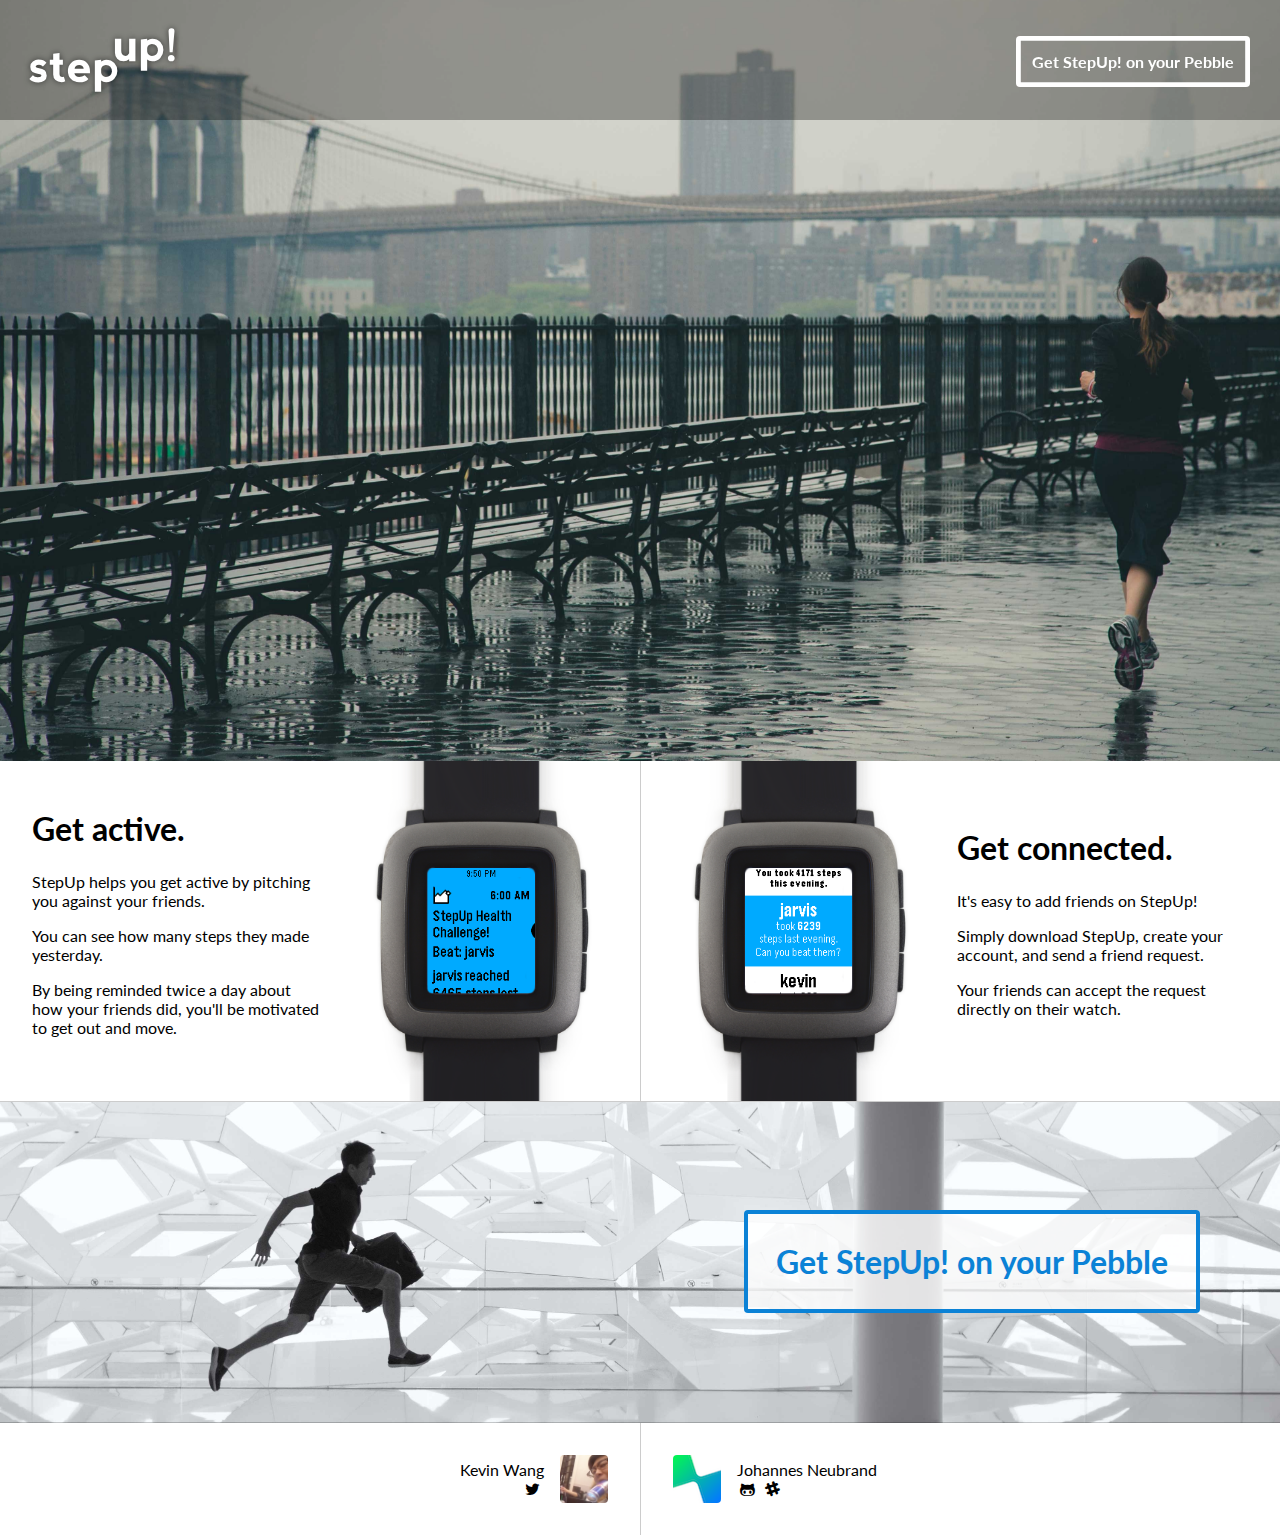
==== index.html @ 1446e2f7 "Add link to application" ====
<!DOCTYPE html>
<html>
    <head>
        <link href='https://fonts.googleapis.com/css?family=Lato:400,700,300,400italic' rel='stylesheet' type='text/css' />
        <link href='https://maxcdn.bootstrapcdn.com/font-awesome/4.5.0/css/font-awesome.min.css' rel='stylesheet' type='text/css' />
        <meta charset="utf-8">
        <meta name="viewport" content="width=550, initial-scale=0.6, user-scalable=no">
        <title>StepUp! for Pebble</title>
        <style media="screen">
            /* HACK: the entirety of CSS. */
            body {
                margin: 0;
                font-family: Lato, Helvetica, sans-serif;
            }
            .big-img {
                height: calc(100vh - 9rem + 10px);
                width: calc(100vw + 10px);
                background-size: cover;
                margin: -5px -5px 0;
            }
            .img-r {
                order: 100;
            }
            .img-l {
                order: 0;
            }
            .product-img {
                height: auto;
                max-height: 697px;
                flex-shrink: 0;
                flex-grow: 0;
                margin-top: -90px;
                margin-bottom: -90px;
                align-self: center;
            }
            @media screen and (max-width: 1300px) {
                .product-img {
                    max-height: 520px;
                }
            }
            @media screen and (max-width: 700px) {
                .product-img {
                    max-height: 350px;
                    flex-shrink: 0;
                    flex-grow: 0;
                    margin-top: -90px;
                    margin-bottom: -90px;
                    align-self: center;
                }
            }
            #person-running {
                background-image: url(person-running-opt.jpg);
                background-position: 100% 50%;
            }
            #person-running-call-to-action {
                background-image: url(person-running-footer-opt.jpg);
                background-position: 50% 50%;
                height: 25vw;
                color: white;
                background-repeat: none;
                background-size: cover;
                display: flex;
                flex-direction: row;
                align-items: center;
                justify-content: flex-end;
            }
            #person-running-call-to-action .humongous-button {
                margin: 0 4rem 0 0;
                background-color: rgba(255, 255, 255, 0.8);
            }
            @media (min-width: 800px) {
                #person-running-call-to-action .humongous-button {
                    font-size: 140%;
                }
            }
            @media (min-width: 1000px) {
                #person-running-call-to-action .humongous-button {
                    font-size: 200%;
                }
            }
            #floating-header, #fakehero-wrapper {
                position: fixed;
                top: 0;
                z-index: 5;
                width: calc(100vw + 20px);
                overflow: hidden;
                display: block;
                height: 120px;
            }
            #floating-header {
                background: rgba(0, 0, 0, 0.3);
            }
            #fakehero-wrapper {
                margin: -5px -5px 0;
                z-index: 4;
                height: 125px;
            }
            #fakehero {
                position: absolute;
                top: 0;
                z-index: 1;
                height: calc(100vh - 9rem + 10px);
                width: calc(100vw + 10px);
                overflow: hidden;
                background: url(person-running-opt.jpg) no-repeat;
                background-position: 100% 50%;
                background-size: cover;
                filter: blur(4px);
                -o-filter: blur(4px);
                -ms-filter: blur(4px);
                -moz-filter: blur(4px);
                -khtml-filter: blur(4px);
                -webkit-filter: blur(4px);
                filter: blur(4px);
                background-color: rgb(96, 127, 130);
            }
            #floating-header #logolink {
                display: inline-block;
                height: 120px;
                width: 12rem;
                margin-left: 6px;
                background-image: url(darkbg.svg);
                background-size: contain;
                background-position: center;
            }
            #floating-header .humongous-button {
                float: right;
                margin: calc(60px - 1rem - 0.5em) 50px 0 0;
            }
            .hero-wrapper {
                overflow: hidden;
            }
            .hero {
                position: relative;
                z-index: 0;
            }
            section:not(.footer) {
                border-bottom: 1px solid rgba(0, 0, 0, 0.2);
            }
            section {
                margin: 0;
                padding: 0 1rem;
                display: flex;
                justify-content: space-between;
                overflow: hidden;
            }
            section:first-of-type {
                background-color: white;
            }
            section article {
                flex-grow: 1;
                align-self: center;
                margin-top: 1rem;
                margin-bottom: 1rem;
            }
            section.centered {
                text-align: center;
            }
            section.centered .humongous-button {
                margin: 2rem auto;
            }
            section.footer {
                text-align: center;
            }
            section > * {
                margin-left: 1rem;
                margin-right: 1rem;
            }
            .humongous-button {
                display: inline-block;
                text-decoration: none;
                box-shadow: inset 0 -4em 2em -10em transparent,
                            inset 0 0 0 0.3em #FFFFFF;
                transition: box-shadow 0.2s, color 0.2s;
                font-family: Lato, Helvetica, sans-serif;
                font-weight: 700;
                color: #FFFFFF;
                margin: 1rem auto;
                padding: 1em;
                border-radius: 4px;
            }
            .humongous-button.blue {
                box-shadow: inset 0 -4em 2em -10em transparent,
                            inset 0 0 0 4px #0B82D6;
                color: #0B82D6;
            }
            .humongous-button:hover,
            .humongous-button:focus,
            .humongous-button:active {
                transition: box-shadow 0.2s, color 0.2s;
                box-shadow: inset 0 -4em 2em 2em #FFFFFF,
                            inset 0 0 0 2em #FFFFFF;
                color: #222222;
            }
            .humongous-button.blue:hover,
            .humongous-button.blue:focus,
            .humongous-button.blue:active {
                box-shadow: inset 0 -4em 2em 2em #0B82D6,
                            inset 0 0 0 2em #0B82D6;
                color: #FFFFFF;
            }
            .humongous-button:active {
                transition: box-shadow 0.2s, color 0.2s;
                box-shadow: inset 0 -5em 2em 2em #CCCCCC,
                            inset 0 0 0 2em #FFFFFF;
            }
            .humongous-button.blue:active {
                box-shadow: inset 0 -5em 2em 2em #36B6FF,
                            inset 0 0 0 2em #0B82D6;
            }
            h2 {
                margin: 0 0 1.5rem;
                font-size: 2rem;
            }
            @media (min-width: 1000px) {
                .lg-flexrow {
                    display: flex;
                    flex-flow: row;
                }
                .lg-flexrow > * {
                    flex-grow: 1;
                    flex-basis: 1px;
                }
                .lg-flexrow section:not(:last-child) {
                    border-right: 1px solid rgba(0, 0, 0, 0.2);
                }
            }
            .footer {
                display: flex;
                flex-direction: row;
            }
            .footer figure {
                display: flex;
                flex-direction: row;
                flex-grow: 1;
                flex-basis: 1px;
                margin: 0;
                padding: 1rem;
                text-align: left;
                align-items: center;
            }
            .footer figure img {
                height: 3rem;
                width: 3rem;
                border-radius: 4px;
                float: left;
                margin: 1rem;
            }
            .footer figure a {
                text-decoration: none;
                color: #000;
                margin: 0 0.2rem;
            }
            .footer figure:first-child img {
                float: right;
            }
            .footer figure:first-child {
                flex-direction: row-reverse;
                text-align: right;
                border-right: 1px solid rgba(0, 0, 0, 0.2);
            }
        </style>
    </head>
    <body>
        <div id="floating-header">
            <a href="#" id="logolink"></a>
            <a href="https://apps.getpebble.com/applications/56ad59219f30b5559400004d" class="humongous-button">
                Get StepUp! on your Pebble
            </a>
        </div>
        <div class="hero-wrapper">
            <div id="person-running" class="hero big-img"></div>
        </div>
        <div id="fakehero-wrapper">
            <div id="fakehero"></div>
        </div>
        <div class="lg-flexrow">
            <section>
                <img class="product-img img-r" src="product-one.png"/>
                <article>
                    <h2>
                        Get active.
                    </h2>
                    <p>
                        StepUp helps you get active by pitching you against your friends.
                    </p>
                    <p>
                        You can see how many steps they made yesterday.
                    </p>
                    <p>
                        By being reminded twice a day about how your friends did, you'll be motivated to get out and move.
                    </p>
                </article>
            </section>
            <section>
                <img class="product-img img-l" src="product-two.png"/>
                <article>
                    <h2>
                        Get connected.
                    </h2>
                    <p>
                        It's easy to add friends on StepUp!
                    </p>
                    <p>
                        Simply download StepUp, create your account, and send a friend request.
                    </p>
                    <p>
                        Your friends can accept the request directly on their watch.
                    </p>
                </article>
            </section>
        </div>
        <section class="centered" id="person-running-call-to-action">
            <a href="https://apps.getpebble.com/applications/56ad59219f30b5559400004d" class="humongous-button blue">
                Get StepUp! on your Pebble
            </a>
        </section>
        <section class="centered footer">
            <figure>
                <img src="kevin.png" />
                <span>
                    Kevin Wang<br/>
                    <a href="https://twitter.com/010010110000110">
                        <i class="fa fa-twitter"></i>
                    </a>
                </span>
            </figure>
            <figure>
                <img src="jneubrand.png" />
                <span>
                    Johannes Neubrand<br/>
                    <a href="https://github.com/jneubrand/">
                        <i class="fa fa-github-alt"></i>
                    </a>
                    <a href="https://pebbledev.slack.com/team/johannesn">
                        <i class="fa fa-slack"></i>
                    </a>
                </span>

            </figure>
        </section>
        <script type='text/javascript'>
            var mobile = /iPhone|iPod|iPad|Android|Windows Phone|Safari/i.test(navigator.userAgent.toLowerCase());
            if (!mobile) {
                function scrollUpdate() {
                    document.getElementById('fakehero').style.top = -window.scrollY + 'px';
                }
                window.addEventListener('scroll', scrollUpdate);
                scrollUpdate();
            } else {
                var fakehero = document.getElementById('fakehero');
                fakehero.parentNode.removeChild(fakehero);
            }
        </script>
    </body>
</html>
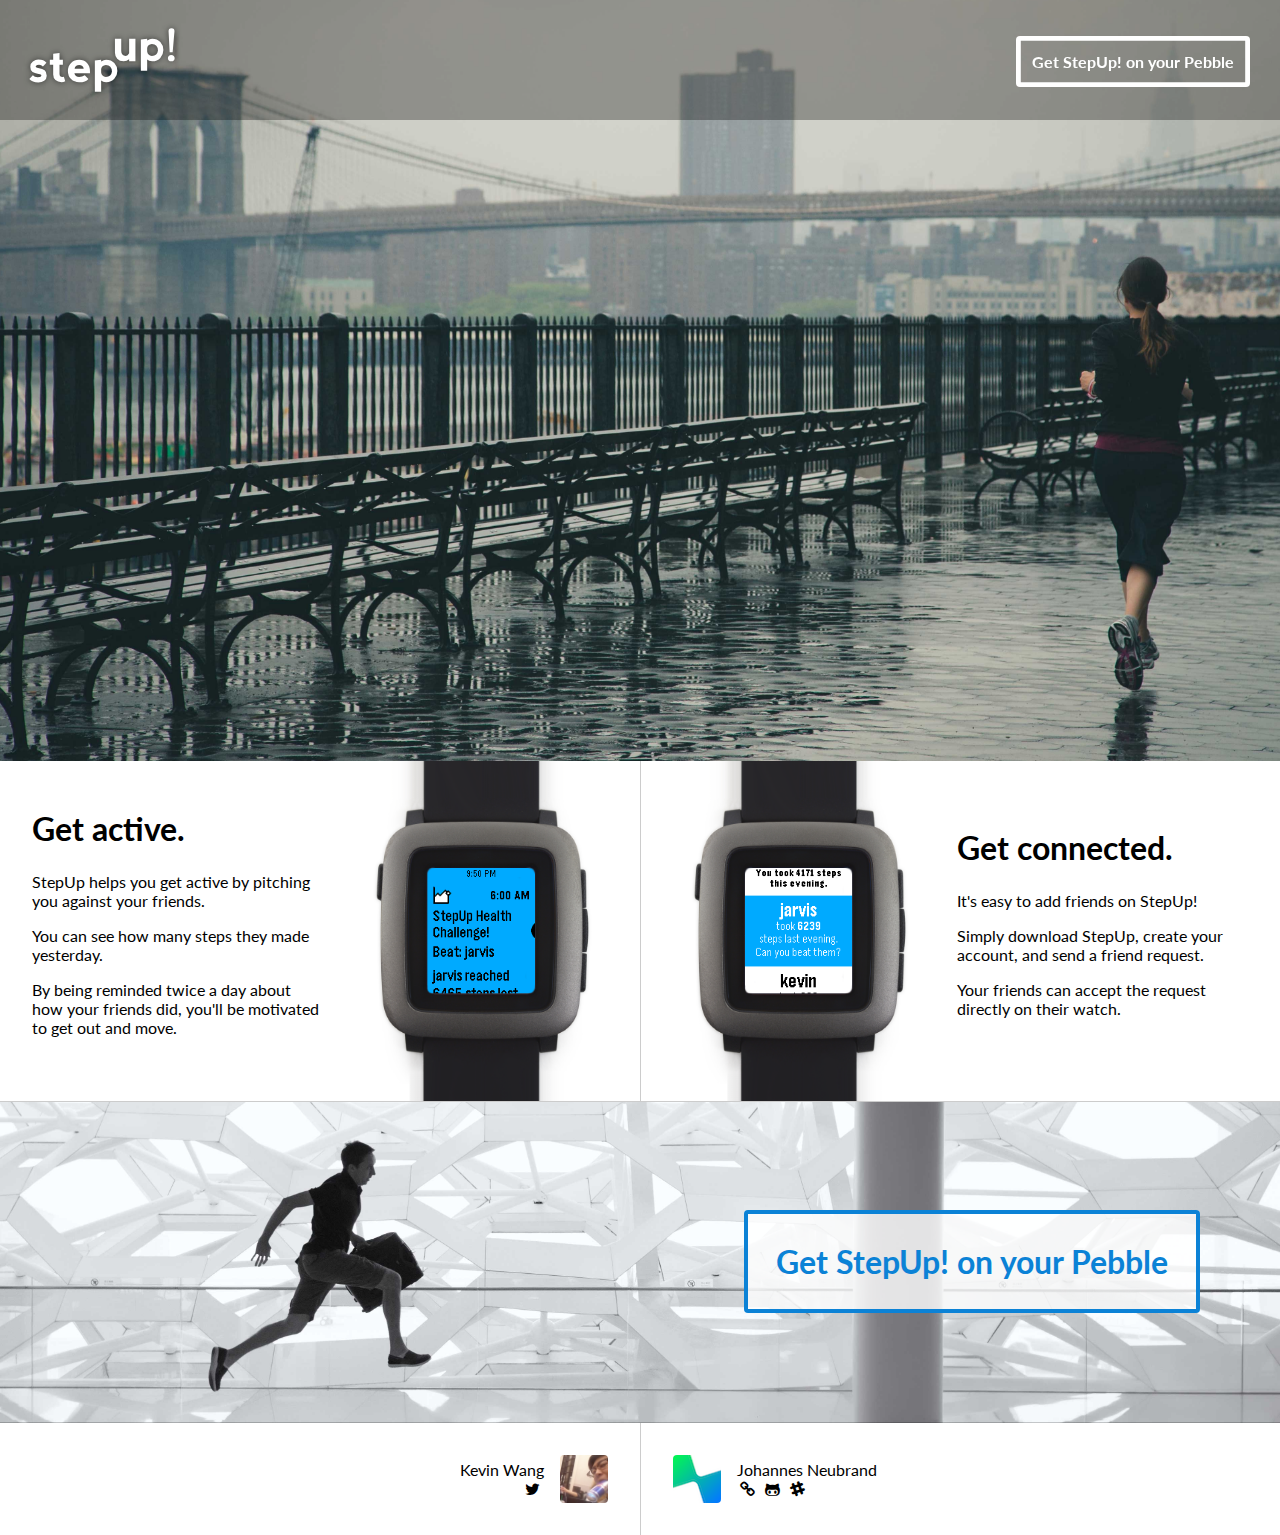
==== commit 7e6d62e5: "add link to jneubrand.github.io" ====
--- a/index.html
+++ b/index.html
@@ -329,6 +329,9 @@
                 <img src="jneubrand.png" />
                 <span>
                     Johannes Neubrand<br/>
+                    <a href="https://jneubrand.github.io/">
+                        <i class="fa fa-link"></i>
+                    </a>
                     <a href="https://github.com/jneubrand/">
                         <i class="fa fa-github-alt"></i>
                     </a>
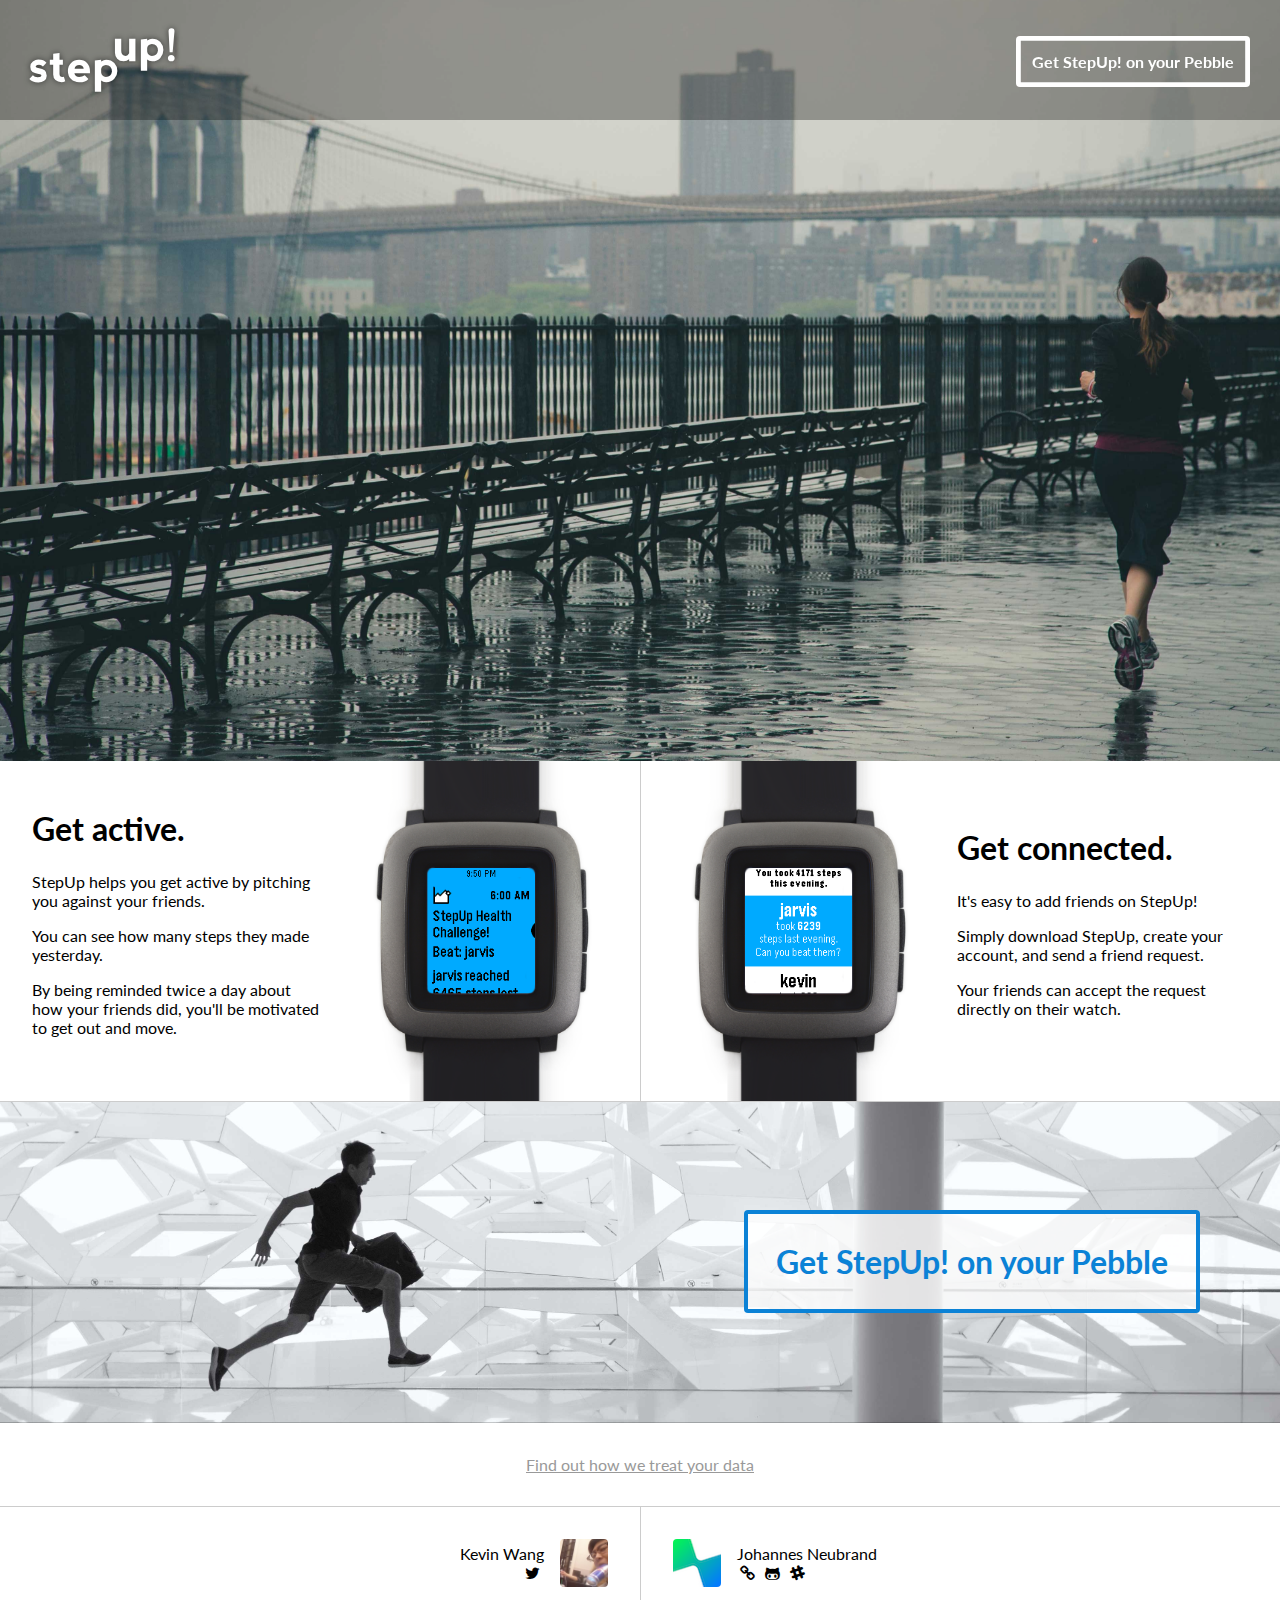
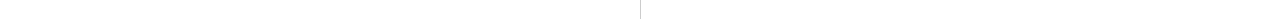
==== commit 115b7d72: "Add page about data handling" ====
--- a/index.html
+++ b/index.html
@@ -3,263 +3,10 @@
     <head>
         <link href='https://fonts.googleapis.com/css?family=Lato:400,700,300,400italic' rel='stylesheet' type='text/css' />
         <link href='https://maxcdn.bootstrapcdn.com/font-awesome/4.5.0/css/font-awesome.min.css' rel='stylesheet' type='text/css' />
+        <link href='styles.css' rel='stylesheet' type='text/css' />
         <meta charset="utf-8">
         <meta name="viewport" content="width=550, initial-scale=0.6, user-scalable=no">
         <title>StepUp! for Pebble</title>
-        <style media="screen">
-            /* HACK: the entirety of CSS. */
-            body {
-                margin: 0;
-                font-family: Lato, Helvetica, sans-serif;
-            }
-            .big-img {
-                height: calc(100vh - 9rem + 10px);
-                width: calc(100vw + 10px);
-                background-size: cover;
-                margin: -5px -5px 0;
-            }
-            .img-r {
-                order: 100;
-            }
-            .img-l {
-                order: 0;
-            }
-            .product-img {
-                height: auto;
-                max-height: 697px;
-                flex-shrink: 0;
-                flex-grow: 0;
-                margin-top: -90px;
-                margin-bottom: -90px;
-                align-self: center;
-            }
-            @media screen and (max-width: 1300px) {
-                .product-img {
-                    max-height: 520px;
-                }
-            }
-            @media screen and (max-width: 700px) {
-                .product-img {
-                    max-height: 350px;
-                    flex-shrink: 0;
-                    flex-grow: 0;
-                    margin-top: -90px;
-                    margin-bottom: -90px;
-                    align-self: center;
-                }
-            }
-            #person-running {
-                background-image: url(person-running-opt.jpg);
-                background-position: 100% 50%;
-            }
-            #person-running-call-to-action {
-                background-image: url(person-running-footer-opt.jpg);
-                background-position: 50% 50%;
-                height: 25vw;
-                color: white;
-                background-repeat: none;
-                background-size: cover;
-                display: flex;
-                flex-direction: row;
-                align-items: center;
-                justify-content: flex-end;
-            }
-            #person-running-call-to-action .humongous-button {
-                margin: 0 4rem 0 0;
-                background-color: rgba(255, 255, 255, 0.8);
-            }
-            @media (min-width: 800px) {
-                #person-running-call-to-action .humongous-button {
-                    font-size: 140%;
-                }
-            }
-            @media (min-width: 1000px) {
-                #person-running-call-to-action .humongous-button {
-                    font-size: 200%;
-                }
-            }
-            #floating-header, #fakehero-wrapper {
-                position: fixed;
-                top: 0;
-                z-index: 5;
-                width: calc(100vw + 20px);
-                overflow: hidden;
-                display: block;
-                height: 120px;
-            }
-            #floating-header {
-                background: rgba(0, 0, 0, 0.3);
-            }
-            #fakehero-wrapper {
-                margin: -5px -5px 0;
-                z-index: 4;
-                height: 125px;
-            }
-            #fakehero {
-                position: absolute;
-                top: 0;
-                z-index: 1;
-                height: calc(100vh - 9rem + 10px);
-                width: calc(100vw + 10px);
-                overflow: hidden;
-                background: url(person-running-opt.jpg) no-repeat;
-                background-position: 100% 50%;
-                background-size: cover;
-                filter: blur(4px);
-                -o-filter: blur(4px);
-                -ms-filter: blur(4px);
-                -moz-filter: blur(4px);
-                -khtml-filter: blur(4px);
-                -webkit-filter: blur(4px);
-                filter: blur(4px);
-                background-color: rgb(96, 127, 130);
-            }
-            #floating-header #logolink {
-                display: inline-block;
-                height: 120px;
-                width: 12rem;
-                margin-left: 6px;
-                background-image: url(darkbg.svg);
-                background-size: contain;
-                background-position: center;
-            }
-            #floating-header .humongous-button {
-                float: right;
-                margin: calc(60px - 1rem - 0.5em) 50px 0 0;
-            }
-            .hero-wrapper {
-                overflow: hidden;
-            }
-            .hero {
-                position: relative;
-                z-index: 0;
-            }
-            section:not(.footer) {
-                border-bottom: 1px solid rgba(0, 0, 0, 0.2);
-            }
-            section {
-                margin: 0;
-                padding: 0 1rem;
-                display: flex;
-                justify-content: space-between;
-                overflow: hidden;
-            }
-            section:first-of-type {
-                background-color: white;
-            }
-            section article {
-                flex-grow: 1;
-                align-self: center;
-                margin-top: 1rem;
-                margin-bottom: 1rem;
-            }
-            section.centered {
-                text-align: center;
-            }
-            section.centered .humongous-button {
-                margin: 2rem auto;
-            }
-            section.footer {
-                text-align: center;
-            }
-            section > * {
-                margin-left: 1rem;
-                margin-right: 1rem;
-            }
-            .humongous-button {
-                display: inline-block;
-                text-decoration: none;
-                box-shadow: inset 0 -4em 2em -10em transparent,
-                            inset 0 0 0 0.3em #FFFFFF;
-                transition: box-shadow 0.2s, color 0.2s;
-                font-family: Lato, Helvetica, sans-serif;
-                font-weight: 700;
-                color: #FFFFFF;
-                margin: 1rem auto;
-                padding: 1em;
-                border-radius: 4px;
-            }
-            .humongous-button.blue {
-                box-shadow: inset 0 -4em 2em -10em transparent,
-                            inset 0 0 0 4px #0B82D6;
-                color: #0B82D6;
-            }
-            .humongous-button:hover,
-            .humongous-button:focus,
-            .humongous-button:active {
-                transition: box-shadow 0.2s, color 0.2s;
-                box-shadow: inset 0 -4em 2em 2em #FFFFFF,
-                            inset 0 0 0 2em #FFFFFF;
-                color: #222222;
-            }
-            .humongous-button.blue:hover,
-            .humongous-button.blue:focus,
-            .humongous-button.blue:active {
-                box-shadow: inset 0 -4em 2em 2em #0B82D6,
-                            inset 0 0 0 2em #0B82D6;
-                color: #FFFFFF;
-            }
-            .humongous-button:active {
-                transition: box-shadow 0.2s, color 0.2s;
-                box-shadow: inset 0 -5em 2em 2em #CCCCCC,
-                            inset 0 0 0 2em #FFFFFF;
-            }
-            .humongous-button.blue:active {
-                box-shadow: inset 0 -5em 2em 2em #36B6FF,
-                            inset 0 0 0 2em #0B82D6;
-            }
-            h2 {
-                margin: 0 0 1.5rem;
-                font-size: 2rem;
-            }
-            @media (min-width: 1000px) {
-                .lg-flexrow {
-                    display: flex;
-                    flex-flow: row;
-                }
-                .lg-flexrow > * {
-                    flex-grow: 1;
-                    flex-basis: 1px;
-                }
-                .lg-flexrow section:not(:last-child) {
-                    border-right: 1px solid rgba(0, 0, 0, 0.2);
-                }
-            }
-            .footer {
-                display: flex;
-                flex-direction: row;
-            }
-            .footer figure {
-                display: flex;
-                flex-direction: row;
-                flex-grow: 1;
-                flex-basis: 1px;
-                margin: 0;
-                padding: 1rem;
-                text-align: left;
-                align-items: center;
-            }
-            .footer figure img {
-                height: 3rem;
-                width: 3rem;
-                border-radius: 4px;
-                float: left;
-                margin: 1rem;
-            }
-            .footer figure a {
-                text-decoration: none;
-                color: #000;
-                margin: 0 0.2rem;
-            }
-            .footer figure:first-child img {
-                float: right;
-            }
-            .footer figure:first-child {
-                flex-direction: row-reverse;
-                text-align: right;
-                border-right: 1px solid rgba(0, 0, 0, 0.2);
-            }
-        </style>
     </head>
     <body>
         <div id="floating-header">
@@ -315,6 +62,11 @@
                 Get StepUp! on your Pebble
             </a>
         </section>
+        <section class="centered singlelink">
+            <a href="policies.html">
+                Find out how we treat your data
+            </a>
+        </section>
         <section class="centered footer">
             <figure>
                 <img src="kevin.png" />
@@ -339,7 +91,6 @@
                         <i class="fa fa-slack"></i>
                     </a>
                 </span>
-
             </figure>
         </section>
         <script type='text/javascript'>
--- a/styles.css
+++ b/styles.css
@@ -0,0 +1,265 @@
+
+/* HACK: the entirety of CSS. */
+body {
+    margin: 0;
+    font-family: Lato, Helvetica, sans-serif;
+}
+.big-img {
+    height: calc(100vh - 9rem + 10px);
+    width: calc(100vw + 10px);
+    background-size: cover;
+    margin: -5px -5px 0;
+}
+.img-r {
+    order: 100;
+}
+.img-l {
+    order: 0;
+}
+.product-img {
+    height: auto;
+    max-height: 697px;
+    flex-shrink: 0;
+    flex-grow: 0;
+    margin-top: -90px;
+    margin-bottom: -90px;
+    align-self: center;
+}
+@media screen and (max-width: 1300px) {
+    .product-img {
+        max-height: 520px;
+    }
+}
+@media screen and (max-width: 700px) {
+    .product-img {
+        max-height: 350px;
+        flex-shrink: 0;
+        flex-grow: 0;
+        margin-top: -90px;
+        margin-bottom: -90px;
+        align-self: center;
+    }
+}
+#person-running {
+    background-image: url(person-running-opt.jpg);
+    background-position: 100% 50%;
+}
+#person-running-call-to-action {
+    background-image: url(person-running-footer-opt.jpg);
+    background-position: 50% 50%;
+    height: 25vw;
+    color: white;
+    background-repeat: none;
+    background-size: cover;
+    display: flex;
+    flex-direction: row;
+    align-items: center;
+    justify-content: flex-end;
+}
+#person-running-call-to-action .humongous-button {
+    margin: 0 4rem 0 0;
+    background-color: rgba(255, 255, 255, 0.8);
+}
+@media (min-width: 800px) {
+    #person-running-call-to-action .humongous-button {
+        font-size: 140%;
+    }
+}
+@media (min-width: 1000px) {
+    #person-running-call-to-action .humongous-button {
+        font-size: 200%;
+    }
+}
+#floating-header, #fakehero-wrapper {
+    position: fixed;
+    top: 0;
+    z-index: 5;
+    width: calc(100vw + 20px);
+    overflow: hidden;
+    display: block;
+    height: 120px;
+}
+#floating-header {
+    background: rgba(0, 0, 0, 0.3);
+}
+#fakehero-wrapper {
+    margin: -5px -5px 0;
+    z-index: 4;
+    height: 125px;
+}
+#floating-header + section {
+    padding-top: calc(120px + 1rem);
+}
+#fakehero {
+    position: absolute;
+    top: 0;
+    z-index: 1;
+    height: calc(100vh - 9rem + 10px);
+    width: calc(100vw + 10px);
+    overflow: hidden;
+    background: url(person-running-opt.jpg) no-repeat;
+    background-position: 100% 50%;
+    background-size: cover;
+    filter: blur(4px);
+    -o-filter: blur(4px);
+    -ms-filter: blur(4px);
+    -moz-filter: blur(4px);
+    -khtml-filter: blur(4px);
+    -webkit-filter: blur(4px);
+    filter: blur(4px);
+    background-color: rgb(96, 127, 130);
+}
+#floating-header #logolink {
+    display: inline-block;
+    height: 120px;
+    width: 12rem;
+    margin-left: 6px;
+    background-image: url(darkbg.svg);
+    background-size: contain;
+    background-position: center;
+}
+#floating-header .humongous-button {
+    float: right;
+    margin: calc(60px - 1rem - 0.5em) 50px 0 0;
+}
+.hero-wrapper {
+    overflow: hidden;
+}
+.hero {
+    position: relative;
+    z-index: 0;
+}
+section:not(.footer) {
+    border-bottom: 1px solid rgba(0, 0, 0, 0.2);
+}
+section {
+    margin: 0;
+    padding: 0 1rem;
+    display: flex;
+    justify-content: space-between;
+    overflow: hidden;
+}
+section:first-of-type {
+    background-color: white;
+}
+section.singlelink {
+    padding: 2rem;
+}
+section.singlelink a {
+    color: #999999;
+}
+section article {
+    flex-grow: 1;
+    align-self: center;
+    margin-top: 1rem;
+    margin-bottom: 1rem;
+}
+section article.centeredtext {
+    max-width: 40rem;
+}
+section.centered {
+    justify-content: center;
+}
+section.centered .humongous-button {
+    margin: 2rem auto;
+}
+section.footer {
+    text-align: center;
+}
+section > * {
+    margin-left: 1rem;
+    margin-right: 1rem;
+}
+.humongous-button {
+    display: inline-block;
+    text-decoration: none;
+    box-shadow: inset 0 -4em 2em -10em transparent,
+                inset 0 0 0 0.3em #FFFFFF;
+    transition: box-shadow 0.2s, color 0.2s;
+    font-family: Lato, Helvetica, sans-serif;
+    font-weight: 700;
+    color: #FFFFFF;
+    margin: 1rem auto;
+    padding: 1em;
+    border-radius: 4px;
+}
+.humongous-button.blue {
+    box-shadow: inset 0 -4em 2em -10em transparent,
+                inset 0 0 0 4px #0B82D6;
+    color: #0B82D6;
+}
+.humongous-button:hover,
+.humongous-button:focus,
+.humongous-button:active {
+    transition: box-shadow 0.2s, color 0.2s;
+    box-shadow: inset 0 -4em 2em 2em #FFFFFF,
+                inset 0 0 0 2em #FFFFFF;
+    color: #222222;
+}
+.humongous-button.blue:hover,
+.humongous-button.blue:focus,
+.humongous-button.blue:active {
+    box-shadow: inset 0 -4em 2em 2em #0B82D6,
+                inset 0 0 0 2em #0B82D6;
+    color: #FFFFFF;
+}
+.humongous-button:active {
+    transition: box-shadow 0.2s, color 0.2s;
+    box-shadow: inset 0 -5em 2em 2em #CCCCCC,
+                inset 0 0 0 2em #FFFFFF;
+}
+.humongous-button.blue:active {
+    box-shadow: inset 0 -5em 2em 2em #36B6FF,
+                inset 0 0 0 2em #0B82D6;
+}
+h2 {
+    margin: 0 0 1.5rem;
+    font-size: 2rem;
+}
+@media (min-width: 1000px) {
+    .lg-flexrow {
+        display: flex;
+        flex-flow: row;
+    }
+    .lg-flexrow > * {
+        flex-grow: 1;
+        flex-basis: 1px;
+    }
+    .lg-flexrow section:not(:last-child) {
+        border-right: 1px solid rgba(0, 0, 0, 0.2);
+    }
+}
+.footer {
+    display: flex;
+    flex-direction: row;
+}
+.footer figure {
+    display: flex;
+    flex-direction: row;
+    flex-grow: 1;
+    flex-basis: 1px;
+    margin: 0;
+    padding: 1rem;
+    text-align: left;
+    align-items: center;
+}
+.footer figure img {
+    height: 3rem;
+    width: 3rem;
+    border-radius: 4px;
+    float: left;
+    margin: 1rem;
+}
+.footer figure a {
+    text-decoration: none;
+    color: #000;
+    margin: 0 0.2rem;
+}
+.footer figure:first-child img {
+    float: right;
+}
+.footer figure:first-child {
+    flex-direction: row-reverse;
+    text-align: right;
+    border-right: 1px solid rgba(0, 0, 0, 0.2);
+}
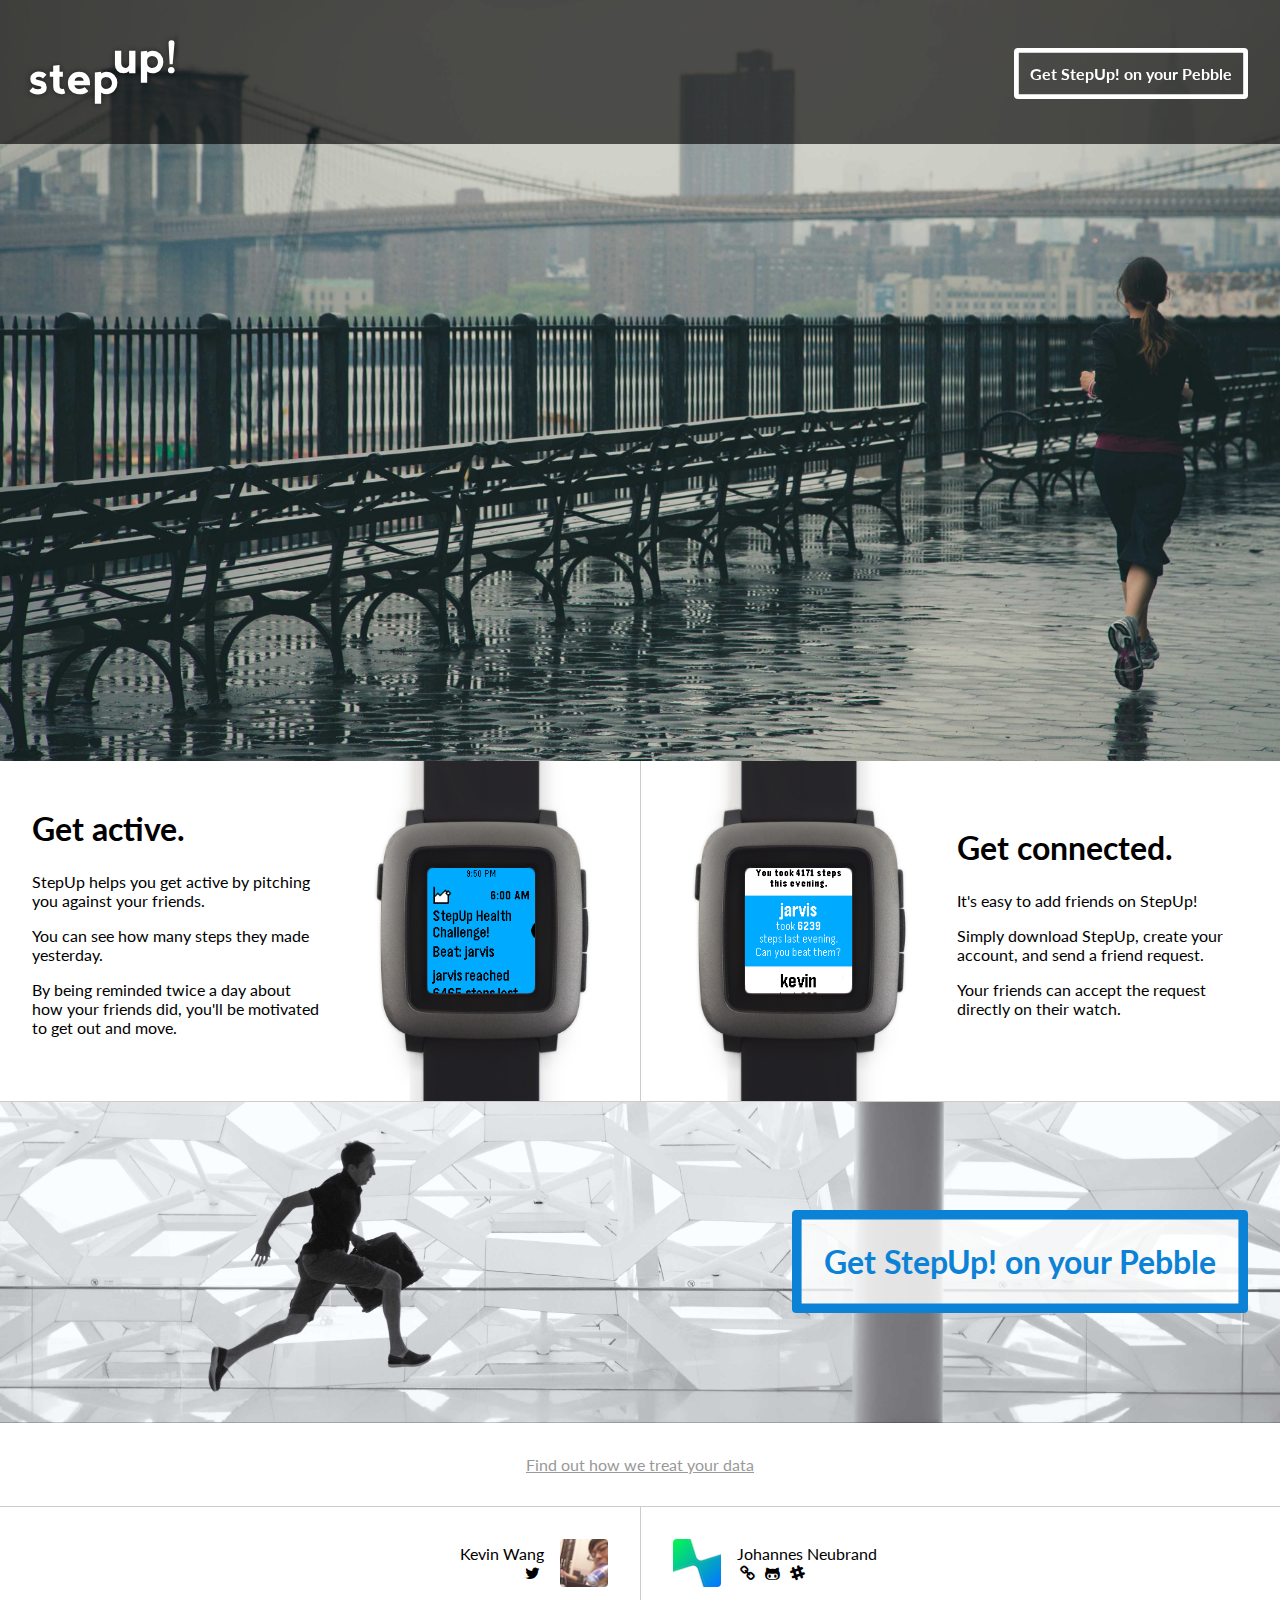
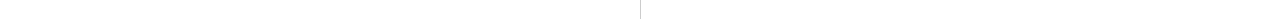
==== commit 530d4bdd: "Improve mobile site" ====
--- a/index.html
+++ b/index.html
@@ -1,11 +1,12 @@
 <!DOCTYPE html>
 <html>
     <head>
-        <link href='https://fonts.googleapis.com/css?family=Lato:400,700,300,400italic' rel='stylesheet' type='text/css' />
-        <link href='https://maxcdn.bootstrapcdn.com/font-awesome/4.5.0/css/font-awesome.min.css' rel='stylesheet' type='text/css' />
+        <meta name="google-site-verification" content="B-M2olXkTeOUBY_4TYlpe1nLjOh-IQMO9QdO582XKA8" />
+        <meta name="description" content="StepUp is a social health tracker for Pebble."/>
+        <meta name="keywords" content="pebble, health, stepup, watchapp"/>
         <link href='styles.css' rel='stylesheet' type='text/css' />
         <meta charset="utf-8">
-        <meta name="viewport" content="width=550, initial-scale=0.6, user-scalable=no">
+        <meta name="viewport" content="width=device-width, initial-scale=1, user-scalable=no">
         <title>StepUp! for Pebble</title>
     </head>
     <body>
@@ -106,5 +107,22 @@
                 fakehero.parentNode.removeChild(fakehero);
             }
         </script>
+        <link href='https://fonts.googleapis.com/css?family=Lato:400,700,300,400italic' rel='stylesheet' type='text/css' />
+        <link href='https://maxcdn.bootstrapcdn.com/font-awesome/4.5.0/css/font-awesome.min.css' rel='stylesheet' type='text/css' />
+        <!-- Piwik -->
+        <script type="text/javascript">
+        var _paq = _paq || [];
+        _paq.push(['trackPageView']);
+        _paq.push(['enableLinkTracking']);
+        (function() {
+            var u="//piwik-stepupforpebble.rhcloud.com/";
+            _paq.push(['setTrackerUrl', u+'piwik.php']);
+            _paq.push(['setSiteId', 1]);
+            var d=document, g=d.createElement('script'), s=d.getElementsByTagName('script')[0];
+            g.type='text/javascript'; g.async=true; g.defer=true; g.src=u+'piwik.js'; s.parentNode.insertBefore(g,s);
+        })();
+        </script>
+        <noscript><p><img src="//piwik-stepupforpebble.rhcloud.com/piwik.php?idsite=1" style="border:0;" alt="" /></p></noscript>
+        <!-- End Piwik Code -->
     </body>
 </html>
--- a/styles.css
+++ b/styles.css
@@ -55,9 +55,10 @@
     flex-direction: row;
     align-items: center;
     justify-content: flex-end;
+    padding: 0;
 }
 #person-running-call-to-action .humongous-button {
-    margin: 0 4rem 0 0;
+    margin: 0 2rem 0 0;
     background-color: rgba(255, 255, 255, 0.8);
 }
 @media (min-width: 800px) {
@@ -74,21 +75,23 @@
     position: fixed;
     top: 0;
     z-index: 5;
-    width: calc(100vw + 20px);
     overflow: hidden;
     display: block;
-    height: 120px;
 }
 #floating-header {
-    background: rgba(0, 0, 0, 0.3);
+    background: rgba(0, 0, 0, 0.4);
+    width: 100vw;
+    height: 9em;
 }
 #fakehero-wrapper {
     margin: -5px -5px 0;
     z-index: 4;
-    height: 125px;
+    height: calc(9em + 5px);
+    width: calc(100vw + 20px);
+    background: rgba(0, 0, 0, 0.4);
 }
 #floating-header + section {
-    padding-top: calc(120px + 1rem);
+    padding-top: calc(9rem + 1rem);
 }
 #fakehero {
     position: absolute;
@@ -111,16 +114,17 @@
 }
 #floating-header #logolink {
     display: inline-block;
-    height: 120px;
-    width: 12rem;
+    height: 9em;
+    width: 12em;
     margin-left: 6px;
     background-image: url(darkbg.svg);
     background-size: contain;
     background-position: center;
+    background-repeat: no-repeat;
 }
 #floating-header .humongous-button {
     float: right;
-    margin: calc(60px - 1rem - 0.5em) 50px 0 0;
+    margin: 3em 2em 0 0;
 }
 .hero-wrapper {
     overflow: hidden;
@@ -185,7 +189,7 @@
 }
 .humongous-button.blue {
     box-shadow: inset 0 -4em 2em -10em transparent,
-                inset 0 0 0 4px #0B82D6;
+                inset 0 0 0 0.3em #0B82D6;
     color: #0B82D6;
 }
 .humongous-button:hover,
@@ -263,3 +267,20 @@
     text-align: right;
     border-right: 1px solid rgba(0, 0, 0, 0.2);
 }
+@media screen and (max-width: 500px),
+       screen and (max-height: 500px) {
+    html {
+        font-size: 0.8em;
+    }
+    #person-running-call-to-action .humongous-button {
+        margin: 0 2rem 0 0;
+    }
+}
+@media screen and (max-width: 500px) {
+    #floating-header, #fakehero-wrapper {
+        font-size: 3.3vw;
+    }
+    #person-running-call-to-action .humongous-button {
+        font-size: 3.3vw;
+    }
+}
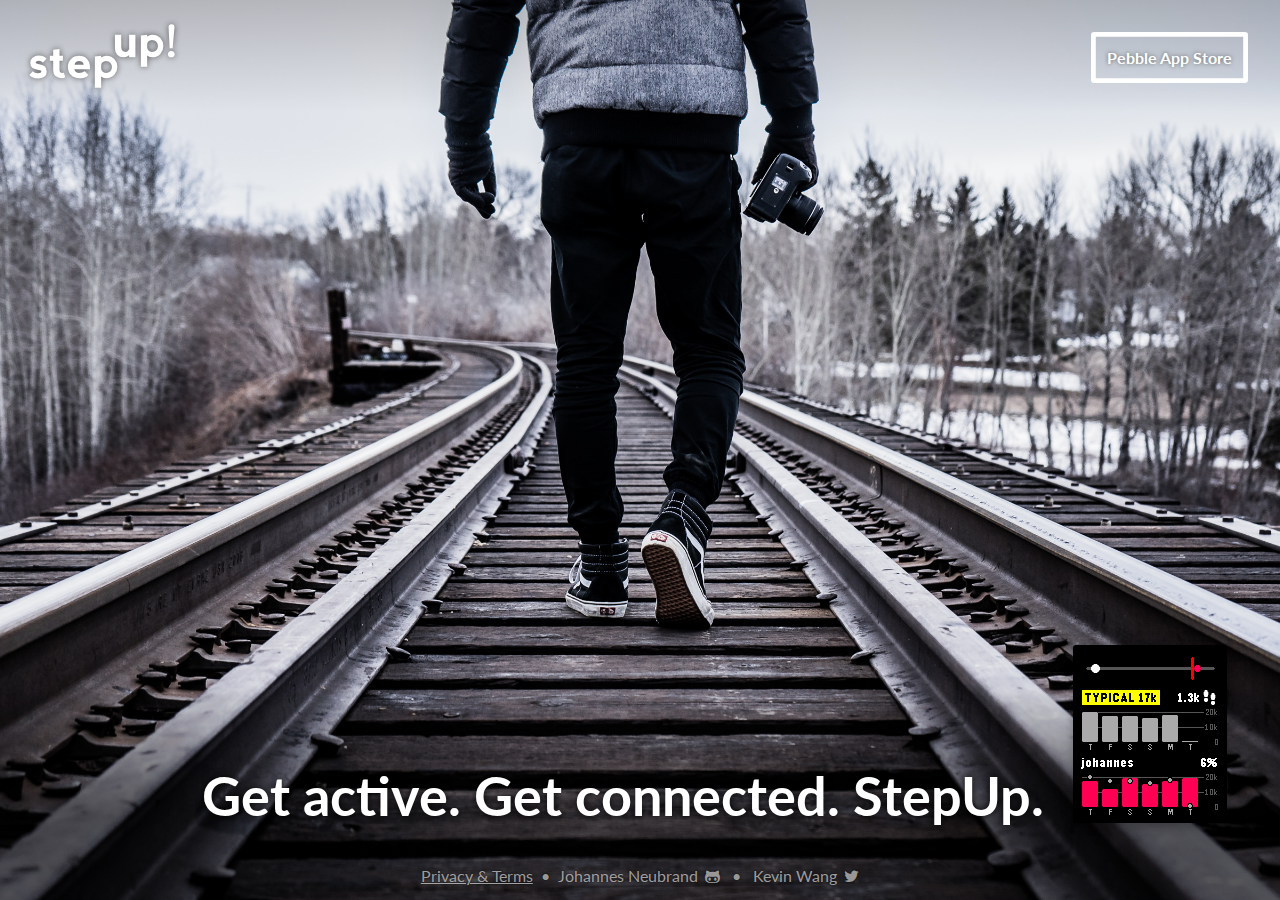
==== commit ea5af06c: "Update for v2" ====
--- a/index.html
+++ b/index.html
@@ -9,120 +9,41 @@
         <meta name="viewport" content="width=device-width, initial-scale=1, user-scalable=no">
         <title>StepUp! for Pebble</title>
     </head>
-    <body>
-        <div id="floating-header">
+    <body id="landing-page">
+        <header>
             <a href="#" id="logolink"></a>
             <a href="https://apps.getpebble.com/applications/56ad59219f30b5559400004d" class="humongous-button">
-                Get StepUp! on your Pebble
+                Pebble App Store
             </a>
-        </div>
-        <div class="hero-wrapper">
-            <div id="person-running" class="hero big-img"></div>
-        </div>
-        <div id="fakehero-wrapper">
-            <div id="fakehero"></div>
-        </div>
-        <div class="lg-flexrow">
-            <section>
-                <img class="product-img img-r" src="product-one.png"/>
-                <article>
-                    <h2>
-                        Get active.
-                    </h2>
-                    <p>
-                        StepUp helps you get active by pitching you against your friends.
-                    </p>
-                    <p>
-                        You can see how many steps they made yesterday.
-                    </p>
-                    <p>
-                        By being reminded twice a day about how your friends did, you'll be motivated to get out and move.
-                    </p>
-                </article>
-            </section>
-            <section>
-                <img class="product-img img-l" src="product-two.png"/>
-                <article>
-                    <h2>
-                        Get connected.
-                    </h2>
-                    <p>
-                        It's easy to add friends on StepUp!
-                    </p>
-                    <p>
-                        Simply download StepUp, create your account, and send a friend request.
-                    </p>
-                    <p>
-                        Your friends can accept the request directly on their watch.
-                    </p>
-                </article>
-            </section>
-        </div>
-        <section class="centered" id="person-running-call-to-action">
-            <a href="https://apps.getpebble.com/applications/56ad59219f30b5559400004d" class="humongous-button blue">
-                Get StepUp! on your Pebble
-            </a>
-        </section>
-        <section class="centered singlelink">
-            <a href="policies.html">
-                Find out how we treat your data
-            </a>
-        </section>
-        <section class="centered footer">
-            <figure>
-                <img src="kevin.png" />
+        </header>
+        <main>
+            <h2>
+                Get&nbsp;active. Get&nbsp;connected. StepUp.
+            </h2>
+            <img class="product-img" src="product-img.png"/>
+        </main>
+        <footer>
+            <span>
+                <a href="policies.html">
+                    Privacy &amp; Terms
+                </a>
+            </span>
+            <i class="bullet"></i>
+            <span>
                 <span>
-                    Kevin Wang<br/>
+                    Johannes Neubrand
+                    <a href="https://github.com/jneubrand/"><i class="fa fa-github-alt"></i></a>
+                </span>
+                <i class="bullet"></i>
+                <span>
+                    Kevin Wang
                     <a href="https://twitter.com/010010110000110">
                         <i class="fa fa-twitter"></i>
                     </a>
                 </span>
-            </figure>
-            <figure>
-                <img src="jneubrand.png" />
-                <span>
-                    Johannes Neubrand<br/>
-                    <a href="https://jneubrand.github.io/">
-                        <i class="fa fa-link"></i>
-                    </a>
-                    <a href="https://github.com/jneubrand/">
-                        <i class="fa fa-github-alt"></i>
-                    </a>
-                    <a href="https://pebbledev.slack.com/team/johannesn">
-                        <i class="fa fa-slack"></i>
-                    </a>
-                </span>
-            </figure>
-        </section>
-        <script type='text/javascript'>
-            var mobile = /iPhone|iPod|iPad|Android|Windows Phone|Safari/i.test(navigator.userAgent.toLowerCase());
-            if (!mobile) {
-                function scrollUpdate() {
-                    document.getElementById('fakehero').style.top = -window.scrollY + 'px';
-                }
-                window.addEventListener('scroll', scrollUpdate);
-                scrollUpdate();
-            } else {
-                var fakehero = document.getElementById('fakehero');
-                fakehero.parentNode.removeChild(fakehero);
-            }
-        </script>
+            </span>
+        </footer>
         <link href='https://fonts.googleapis.com/css?family=Lato:400,700,300,400italic' rel='stylesheet' type='text/css' />
         <link href='https://maxcdn.bootstrapcdn.com/font-awesome/4.5.0/css/font-awesome.min.css' rel='stylesheet' type='text/css' />
-        <!-- Piwik -->
-        <script type="text/javascript">
-        var _paq = _paq || [];
-        _paq.push(['trackPageView']);
-        _paq.push(['enableLinkTracking']);
-        (function() {
-            var u="//piwik-stepupforpebble.rhcloud.com/";
-            _paq.push(['setTrackerUrl', u+'piwik.php']);
-            _paq.push(['setSiteId', 1]);
-            var d=document, g=d.createElement('script'), s=d.getElementsByTagName('script')[0];
-            g.type='text/javascript'; g.async=true; g.defer=true; g.src=u+'piwik.js'; s.parentNode.insertBefore(g,s);
-        })();
-        </script>
-        <noscript><p><img src="//piwik-stepupforpebble.rhcloud.com/piwik.php?idsite=1" style="border:0;" alt="" /></p></noscript>
-        <!-- End Piwik Code -->
     </body>
 </html>
--- a/styles.css
+++ b/styles.css
@@ -1,120 +1,94 @@
-
-/* HACK: the entirety of CSS. */
+@media (max-width: 500px) {
+    html {
+        font-size: 0.8em;
+    }
+}
 body {
     margin: 0;
     font-family: Lato, Helvetica, sans-serif;
+    -moz-osx-font-smoothing: grayscale;
 }
-.big-img {
-    height: calc(100vh - 9rem + 10px);
-    width: calc(100vw + 10px);
+body#landing-page {
+    background-image: url(background-img.jpg);
+    background-position: center bottom;
     background-size: cover;
-    margin: -5px -5px 0;
+    min-height: 100vh;
+    display: flex;
+    flex-direction: column;
+    user-select: none;
+    -moz-user-select: none;
+    -webkit-user-select: none;
 }
-.img-r {
-    order: 100;
+article {
+    margin: 0 auto;
+    padding: 0 1rem 0 2rem;
+    max-width: 30em;
 }
-.img-l {
-    order: 0;
+article h1, article h2, article h3 {
+    margin-left: -1rem;
+}
+main {
+    display: flex;
+    align-items: flex-end;
+    justify-content: flex-end;
+    padding: 2rem 3rem;
+    background-image: linear-gradient(to top,
+        rgba(0, 0, 0, 0.6) 20%, transparent 70%);
+}
+main h2 {
+    color: #FFF;
+    text-shadow: 0 0 0.5rem black;
+    margin: 0 1.5rem 0 0;
+    font-size: calc(4.5vw - 0.2rem);
+}
+@media (min-width: 1500px) {
+    main h2 {
+        font-size: calc(75px - 0.2rem);
+    }
+}
+@media (max-width: 1000px) {
+    main h2 {
+        font-size: 3.3rem;
+        max-width: 10em;
+        text-align: right;
+    }
+}
+@media (max-width: 750px) {
+    main h2 {
+        font-size: 2.5rem;
+    }
+    main {
+        padding: 1rem 2rem;
+    }
+}
+@media (max-width: 500px) {
+    main h2 {
+        margin: 0 0 1.5rem 0;
+        text-align: left;
+    }
+    main {
+        padding: 0.75rem 1.5rem;
+        flex-direction: column;
+        font-size: 2rem;
+        align-items: flex-start;
+    }
 }
 .product-img {
-    height: auto;
-    max-height: 697px;
+    box-shadow: 0 0 1rem rgba(0, 0, 0, 0.1), 0 0.2em 0.5rem rgba(0, 0, 0, 0.2);
+    margin: 0.3rem;
+    padding: 5px;
+    background-color: black;
+    border-radius: 0.2rem;
     flex-shrink: 0;
-    flex-grow: 0;
-    margin-top: -90px;
-    margin-bottom: -90px;
-    align-self: center;
 }
-@media screen and (max-width: 1300px) {
-    .product-img {
-        max-height: 520px;
-    }
+header {
+    flex-grow: 1;
+    background-image: linear-gradient(to bottom,
+        rgba(0, 0, 0, 0.2), transparent 7rem);
 }
-@media screen and (max-width: 700px) {
-    .product-img {
-        max-height: 350px;
-        flex-shrink: 0;
-        flex-grow: 0;
-        margin-top: -90px;
-        margin-bottom: -90px;
-        align-self: center;
-    }
-}
-#person-running {
-    background-image: url(person-running-opt.jpg);
-    background-position: 100% 50%;
-}
-#person-running-call-to-action {
-    background-image: url(person-running-footer-opt.jpg);
-    background-position: 50% 50%;
-    height: 25vw;
-    color: white;
-    background-repeat: none;
-    background-size: cover;
-    display: flex;
-    flex-direction: row;
-    align-items: center;
-    justify-content: flex-end;
-    padding: 0;
-}
-#person-running-call-to-action .humongous-button {
-    margin: 0 2rem 0 0;
-    background-color: rgba(255, 255, 255, 0.8);
-}
-@media (min-width: 800px) {
-    #person-running-call-to-action .humongous-button {
-        font-size: 140%;
-    }
-}
-@media (min-width: 1000px) {
-    #person-running-call-to-action .humongous-button {
-        font-size: 200%;
-    }
-}
-#floating-header, #fakehero-wrapper {
-    position: fixed;
-    top: 0;
-    z-index: 5;
-    overflow: hidden;
-    display: block;
-}
-#floating-header {
-    background: rgba(0, 0, 0, 0.4);
-    width: 100vw;
-    height: 9em;
-}
-#fakehero-wrapper {
-    margin: -5px -5px 0;
-    z-index: 4;
-    height: calc(9em + 5px);
-    width: calc(100vw + 20px);
-    background: rgba(0, 0, 0, 0.4);
-}
-#floating-header + section {
-    padding-top: calc(9rem + 1rem);
-}
-#fakehero {
-    position: absolute;
-    top: 0;
-    z-index: 1;
-    height: calc(100vh - 9rem + 10px);
-    width: calc(100vw + 10px);
-    overflow: hidden;
-    background: url(person-running-opt.jpg) no-repeat;
-    background-position: 100% 50%;
-    background-size: cover;
-    filter: blur(4px);
-    -o-filter: blur(4px);
-    -ms-filter: blur(4px);
-    -moz-filter: blur(4px);
-    -khtml-filter: blur(4px);
-    -webkit-filter: blur(4px);
-    filter: blur(4px);
-    background-color: rgb(96, 127, 130);
-}
-#floating-header #logolink {
+header #logolink {
     display: inline-block;
-    height: 9em;
+    height: 7em;
     width: 12em;
     margin-left: 6px;
     background-image: url(darkbg.svg);
@@ -122,165 +96,73 @@
     background-position: center;
     background-repeat: no-repeat;
 }
-#floating-header .humongous-button {
+header .humongous-button {
     float: right;
-    margin: 3em 2em 0 0;
+    margin: 2em 2em 0 0;
 }
-.hero-wrapper {
-    overflow: hidden;
-}
-.hero {
-    position: relative;
-    z-index: 0;
-}
-section:not(.footer) {
-    border-bottom: 1px solid rgba(0, 0, 0, 0.2);
-}
-section {
-    margin: 0;
-    padding: 0 1rem;
-    display: flex;
-    justify-content: space-between;
-    overflow: hidden;
-}
-section:first-of-type {
-    background-color: white;
-}
-section.singlelink {
-    padding: 2rem;
-}
-section.singlelink a {
-    color: #999999;
-}
+
 section article {
     flex-grow: 1;
     align-self: center;
     margin-top: 1rem;
     margin-bottom: 1rem;
 }
-section article.centeredtext {
-    max-width: 40rem;
+footer {
+    display: flex;
+    justify-content: center;
+    flex-wrap: wrap;
+    color: #FFF;
+    text-shadow: 0 0 2px black;
+    background-color: rgba(0, 0, 0, 0.6);
+    color: rgba(255, 255, 255, 0.6);
+    padding: 0 1rem 0.5rem;
+    line-height: 2em;
 }
-section.centered {
-    justify-content: center;
+@media (max-width: 500px) {
+    footer > *:not(i) {
+        flex-grow: 1;
+        text-align: center;
+        margin: 0 1rem;
+    }
+    footer > i.bullet:first-of-type {
+        display: none;
+    }
 }
-section.centered .humongous-button {
-    margin: 2rem auto;
+footer a {
+    color: rgba(255, 255, 255, 0.6);
 }
-section.footer {
-    text-align: center;
+footer a i {
+    margin-left: 0.2rem;
 }
-section > * {
-    margin-left: 1rem;
-    margin-right: 1rem;
+footer i.bullet {
+    margin: 0 0.5rem;
+}
+footer i.bullet:before {
+    content: "•";
 }
 .humongous-button {
     display: inline-block;
     text-decoration: none;
     box-shadow: inset 0 -4em 2em -10em transparent,
                 inset 0 0 0 0.3em #FFFFFF;
-    transition: box-shadow 0.2s, color 0.2s;
+    transition: box-shadow 0.2s, color 0.2s, text-shadow 0.2s;
+    text-shadow: 0 0 4px rgba(0, 0, 0, 0.5);
     font-family: Lato, Helvetica, sans-serif;
     font-weight: 700;
     color: #FFFFFF;
     margin: 1rem auto;
     padding: 1em;
-    border-radius: 4px;
-}
-.humongous-button.blue {
-    box-shadow: inset 0 -4em 2em -10em transparent,
-                inset 0 0 0 0.3em #0B82D6;
-    color: #0B82D6;
+    border-radius: 0.2rem;
 }
 .humongous-button:hover,
 .humongous-button:focus,
 .humongous-button:active {
-    transition: box-shadow 0.2s, color 0.2s;
     box-shadow: inset 0 -4em 2em 2em #FFFFFF,
                 inset 0 0 0 2em #FFFFFF;
+    text-shadow: none;
     color: #222222;
 }
-.humongous-button.blue:hover,
-.humongous-button.blue:focus,
-.humongous-button.blue:active {
-    box-shadow: inset 0 -4em 2em 2em #0B82D6,
-                inset 0 0 0 2em #0B82D6;
-    color: #FFFFFF;
-}
 .humongous-button:active {
-    transition: box-shadow 0.2s, color 0.2s;
     box-shadow: inset 0 -5em 2em 2em #CCCCCC,
                 inset 0 0 0 2em #FFFFFF;
 }
-.humongous-button.blue:active {
-    box-shadow: inset 0 -5em 2em 2em #36B6FF,
-                inset 0 0 0 2em #0B82D6;
-}
-h2 {
-    margin: 0 0 1.5rem;
-    font-size: 2rem;
-}
-@media (min-width: 1000px) {
-    .lg-flexrow {
-        display: flex;
-        flex-flow: row;
-    }
-    .lg-flexrow > * {
-        flex-grow: 1;
-        flex-basis: 1px;
-    }
-    .lg-flexrow section:not(:last-child) {
-        border-right: 1px solid rgba(0, 0, 0, 0.2);
-    }
-}
-.footer {
-    display: flex;
-    flex-direction: row;
-}
-.footer figure {
-    display: flex;
-    flex-direction: row;
-    flex-grow: 1;
-    flex-basis: 1px;
-    margin: 0;
-    padding: 1rem;
-    text-align: left;
-    align-items: center;
-}
-.footer figure img {
-    height: 3rem;
-    width: 3rem;
-    border-radius: 4px;
-    float: left;
-    margin: 1rem;
-}
-.footer figure a {
-    text-decoration: none;
-    color: #000;
-    margin: 0 0.2rem;
-}
-.footer figure:first-child img {
-    float: right;
-}
-.footer figure:first-child {
-    flex-direction: row-reverse;
-    text-align: right;
-    border-right: 1px solid rgba(0, 0, 0, 0.2);
-}
-@media screen and (max-width: 500px),
-       screen and (max-height: 500px) {
-    html {
-        font-size: 0.8em;
-    }
-    #person-running-call-to-action .humongous-button {
-        margin: 0 2rem 0 0;
-    }
-}
-@media screen and (max-width: 500px) {
-    #floating-header, #fakehero-wrapper {
-        font-size: 3.3vw;
-    }
-    #person-running-call-to-action .humongous-button {
-        font-size: 3.3vw;
-    }
-}
